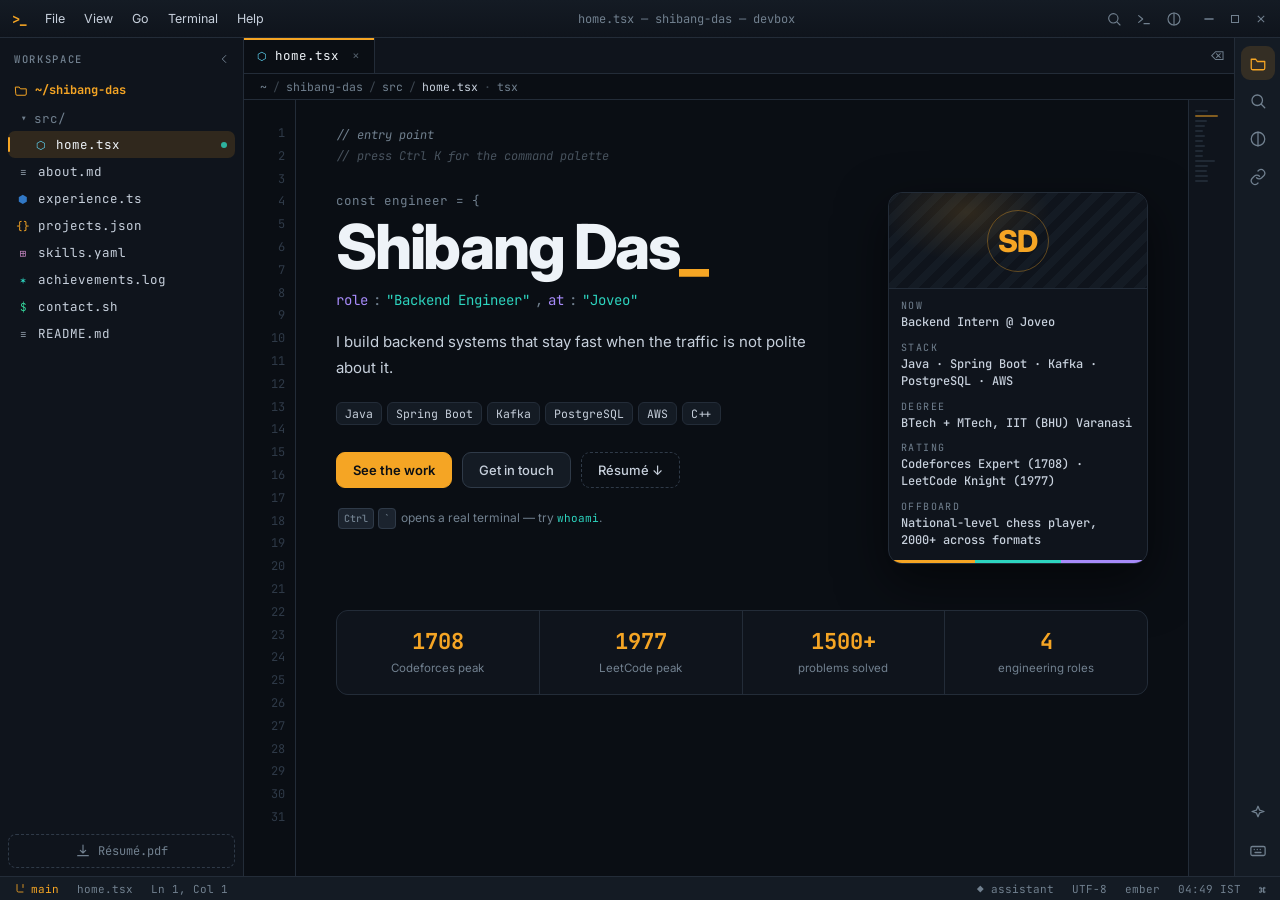
==== index.html @ 711a5065 "Initial commit: VS Code style portfolio" ====
<!DOCTYPE html>
<html lang="en" data-theme="ember">
<head>
<meta charset="UTF-8" />
<meta name="viewport" content="width=device-width, initial-scale=1.0, viewport-fit=cover" />
<title>Shibang Das — Backend Engineer</title>
<meta name="description" content="Shibang Das · Backend Engineer @ Joveo · Java / Spring Boot · Distributed Systems · Competitive Programmer (Codeforces Expert)" />
<meta property="og:title" content="Shibang Das — Backend Engineer" />
<meta property="og:description" content="Backend Engineer @ Joveo · Java, Spring Boot, Kafka, PostgreSQL · Codeforces Expert" />
<meta property="og:type" content="website" />
<link rel="icon" href="data:image/svg+xml,<svg xmlns='http://www.w3.org/2000/svg' viewBox='0 0 100 100'><rect width='100' height='100' rx='22' fill='%230d1117'/><text y='72' x='50' text-anchor='middle' font-size='58' font-family='monospace' fill='%23f5a524'>&gt;_</text></svg>" />
<link rel="preconnect" href="https://fonts.googleapis.com">
<link rel="preconnect" href="https://fonts.gstatic.com" crossorigin>
<link href="https://fonts.googleapis.com/css2?family=JetBrains+Mono:ital,wght@0,400;0,500;0,700;1,400&family=Inter:wght@400;500;600;800&family=Press+Start+2P&display=swap" rel="stylesheet">
<link rel="stylesheet" href="assets/style.css" />
</head>
<body>

<div id="boot" class="boot">
  <pre id="bootLog" class="boot-log"></pre>
</div>

<div class="workbench" id="workbench">

  <!-- ══ TITLE BAR ══ -->
  <header class="titlebar" id="titlebar">
    <div class="tb-left">
      <span class="tb-logo">&gt;_</span>
      <nav class="menubar" id="menubar"></nav>
      <button class="icon-btn only-compact" id="compactMenuBtn" title="Menu" aria-label="Open menu">
        <svg viewBox="0 0 24 24" class="i"><path d="M3 6h18M3 12h18M3 18h18"/></svg>
      </button>
    </div>
    <div class="tb-title" id="tbTitle">shibang-das — devbox</div>
    <div class="tb-right">
      <button class="icon-btn" data-action="palette" title="Command palette (Ctrl+K)" aria-label="Command palette">
        <svg viewBox="0 0 24 24" class="i"><circle cx="11" cy="11" r="7"/><path d="m21 21-4.3-4.3"/></svg>
      </button>
      <button class="icon-btn" data-action="toggleTerminal" title="Terminal (Ctrl+`)" aria-label="Toggle terminal">
        <svg viewBox="0 0 24 24" class="i"><path d="M4 17l6-5-6-5M12 19h8"/></svg>
      </button>
      <button class="icon-btn" data-action="cycleTheme" title="Cycle theme (Ctrl+Shift+T)" aria-label="Cycle theme">
        <svg viewBox="0 0 24 24" class="i"><circle cx="12" cy="12" r="9"/><path d="M12 3v18"/></svg>
      </button>
      <span class="win-ctl"><i class="wc wc-min"></i><i class="wc wc-max"></i><i class="wc wc-close"></i></span>
    </div>
  </header>

  <!-- ══ BODY GRID ══ -->
  <div class="body-grid" id="bodyGrid">

    <!-- SIDEBAR -->
    <aside class="sidebar" id="sidebar">
      <div class="side-head">
        <span id="sidePanelTitle">workspace</span>
        <button class="icon-btn xs" id="sideCollapse" title="Hide sidebar (Ctrl+B)" aria-label="Hide sidebar">
          <svg viewBox="0 0 24 24" class="i"><path d="M15 6l-6 6 6 6"/></svg>
        </button>
      </div>

      <section class="side-panel" data-panel="explorer">
        <div class="tree-root">
          <div class="tree-rootline"><svg viewBox="0 0 24 24" class="i"><path d="M3 7h6l2 3h10v9a2 2 0 0 1-2 2H5a2 2 0 0 1-2-2z"/></svg><b>~/shibang-das</b></div>
          <div id="fileTree" class="tree"></div>
        </div>
        <div class="side-foot">
          <a class="ghost-btn" href="#" id="sideResume">
            <svg viewBox="0 0 24 24" class="i"><path d="M12 3v12m0 0l4-4m-4 4l-4-4M4 19h16"/></svg> Résumé.pdf
          </a>
        </div>
      </section>

      <section class="side-panel hidden" data-panel="search">
        <div class="search-box">
          <input id="sideSearch" type="text" placeholder="search the workspace…" spellcheck="false" autocomplete="off" />
        </div>
        <div id="searchResults" class="search-results"></div>
      </section>

      <section class="side-panel hidden" data-panel="themes">
        <p class="panel-note">Colour scheme is stored locally in your browser.</p>
        <div id="themeList" class="theme-list"></div>
        <div class="panel-sep"></div>
        <p class="panel-note">Editor zoom</p>
        <div class="zoom-row">
          <button class="ghost-btn sm" data-action="zoomOut">−</button>
          <span id="zoomVal" class="zoom-val">100%</span>
          <button class="ghost-btn sm" data-action="zoomIn">+</button>
          <button class="ghost-btn sm" data-action="zoomReset">reset</button>
        </div>
      </section>

      <section class="side-panel hidden" data-panel="links">
        <div id="linkList" class="link-list"></div>
      </section>

      <div class="side-resizer" id="sideResizer" title="Drag to resize"></div>
    </aside>

    <!-- EDITOR COLUMN -->
    <main class="editor-col">
      <div class="tabbar" id="tabbar" role="tablist"></div>
      <div class="breadcrumb" id="breadcrumb"></div>

      <div class="editor-shell">
        <div class="gutter" id="gutter" aria-hidden="true"></div>
        <div class="editor-scroll" id="editorScroll" tabindex="0">
          <div class="editor-inner" id="editor"></div>
        </div>
        <div class="minimap" id="minimap" aria-hidden="true"></div>
      </div>

      <!-- TERMINAL -->
      <section class="terminal collapsed" id="terminal">
        <div class="term-resizer" id="termResizer"></div>
        <div class="term-head">
          <div class="term-tabs">
            <button class="term-tab active">TERMINAL</button>
            <button class="term-tab" data-termtab="output">OUTPUT</button>
            <button class="term-tab" data-termtab="problems">PROBLEMS <i class="badge">0</i></button>
          </div>
          <div class="term-actions">
            <button class="icon-btn xs" data-action="clearTerminal" title="Clear (Ctrl+L)" aria-label="Clear terminal">
              <svg viewBox="0 0 24 24" class="i"><path d="M4 7h16M9 7V5h6v2M7 7l1 13h8l1-13"/></svg>
            </button>
            <button class="icon-btn xs" data-action="toggleTerminal" title="Close panel" aria-label="Close terminal">
              <svg viewBox="0 0 24 24" class="i"><path d="M6 6l12 12M18 6L6 18"/></svg>
            </button>
          </div>
        </div>
        <div class="term-body" id="termBody">
          <div id="termOut" class="term-out"></div>
          <div class="term-inputline" id="termInputLine">
            <span class="term-prompt"><b>shibang</b>@devbox<i>:~$</i></span>
            <input id="termInput" spellcheck="false" autocomplete="off" autocapitalize="off" aria-label="Terminal input" />
          </div>
        </div>
      </section>
    </main>

    <!-- ACTIVITY RAIL (right side — deliberately mirrored) -->
    <nav class="rail" id="rail" aria-label="Panels"></nav>
  </div>

  <!-- ══ STATUS BAR ══ -->
  <footer class="statusbar" id="statusbar">
    <button class="st-item accent" data-action="palette">
      <svg viewBox="0 0 24 24" class="i"><path d="M6 3v12a3 3 0 0 0 3 3h9M18 3v6"/></svg> main
    </button>
    <span class="st-item" id="stFile">home.tsx</span>
    <span class="st-item hide-sm" id="stCursor">Ln 1, Col 1</span>
    <span class="st-spacer"></span>
    <button class="st-item hide-sm" data-action="assistant" id="stAssistant">◆ assistant</button>
    <span class="st-item hide-sm">UTF-8</span>
    <button class="st-item hide-sm" data-action="themes" id="stTheme">ember</button>
    <span class="st-item" id="stClock">--:--</span>
    <button class="st-item" data-action="shortcuts" title="Keyboard shortcuts">⌘</button>
  </footer>
</div>

<!-- ══ COMMAND PALETTE ══ -->
<div class="overlay hidden" id="paletteOverlay">
  <div class="palette" role="dialog" aria-label="Command palette">
    <div class="pal-input-row">
      <span class="pal-sigil" id="palSigil">›</span>
      <input id="palInput" placeholder="Type a file name, or &gt; for commands…" spellcheck="false" autocomplete="off" />
      <kbd>esc</kbd>
    </div>
    <div class="pal-list" id="palList"></div>
    <div class="pal-foot"><kbd>↑↓</kbd> navigate <kbd>↵</kbd> open <kbd>&gt;</kbd> commands</div>
  </div>
</div>

<!-- ══ SHORTCUTS ══ -->
<div class="overlay hidden" id="shortcutsOverlay">
  <div class="sheet" role="dialog" aria-label="Keyboard shortcuts">
    <div class="sheet-head"><h3>Keyboard shortcuts</h3><button class="icon-btn xs" data-close-overlay aria-label="Close">✕</button></div>
    <div class="sheet-body" id="shortcutList"></div>
  </div>
</div>

<!-- ══ ASSISTANT ══ -->
<aside class="assistant hidden" id="assistant" aria-label="Assistant">
  <div class="as-head">
    <div class="as-head-l">
      <span class="as-orb"></span>
      <div><b>devbox assistant</b><small id="asQuota">10 queries left</small></div>
    </div>
    <div class="as-head-r">
      <button class="icon-btn xs" id="asPlayGame" title="Play Knight Run" aria-label="Play Knight Run">
        <svg viewBox="0 0 24 24" class="i"><rect x="2" y="7" width="20" height="10" rx="5"/><path d="M7 10v4M5 12h4"/><circle cx="15" cy="11" r="1"/><circle cx="18" cy="13" r="1"/></svg>
      </button>
      <button class="icon-btn xs" id="asReset" title="New chat" aria-label="New chat">
        <svg viewBox="0 0 24 24" class="i"><path d="M4 4v6h6M20 20v-6h-6"/><path d="M20 10a8 8 0 0 0-14-4M4 14a8 8 0 0 0 14 4"/></svg>
      </button>
      <button class="icon-btn xs" data-action="assistant" title="Close" aria-label="Close assistant">✕</button>
    </div>
  </div>
  <div class="as-body" id="asBody"></div>
  <div class="as-game hidden" id="asGame">
    <div class="game-hud">
      <span id="gScore">SCORE 0</span>
      <button class="game-back hidden" id="gBack" title="Back to chat">← CHAT</button>
      <span id="gBest">BEST 0</span>
    </div>
    <canvas id="gCanvas" width="520" height="170"></canvas>
    <p class="game-hint" id="gHint">CLICK / SPACE TO JUMP · REACH 30 FOR +5 QUERIES</p>
  </div>
  <div class="as-input">
    <textarea id="asInput" rows="1" placeholder="Ask about my work, stack, or ratings…" spellcheck="false"></textarea>
    <button id="asSend" class="send-btn" aria-label="Send">
      <svg viewBox="0 0 24 24" class="i"><path d="M3 20l18-8L3 4l3 8z"/></svg>
    </button>
  </div>
  <p class="as-disclaimer">Runs fully offline — answers are drawn from a local index of my résumé.</p>
</aside>

<div class="toasts" id="toasts"></div>
<div class="menu-pop hidden" id="menuPop"></div>

<script src="assets/data.js"></script>
<script src="assets/views.js"></script>
<script src="assets/game.js"></script>
<script src="assets/assistant.js"></script>
<script src="assets/terminal.js"></script>
<script src="assets/app.js"></script>
</body>
</html>
---- assets/style.css ----
/* ═══════════════════════════════════════════════════════════════
   devbox — workbench portfolio
   Identity notes: right-hand activity rail, floating rounded panes,
   amber/teal on deep slate, Windows-style window buttons.
   ═══════════════════════════════════════════════════════════════ */

/* ── themes ─────────────────────────────────────────────────── */
:root,
[data-theme='ember'] {
  --bg:        #0a0e14;
  --bg2:       #0f141c;
  --bg3:       #141b24;
  --bg4:       #1b232e;
  --panel:     #0f141c;
  --border:    #232c38;
  --border2:   #2f3a48;
  --text:      #c7d0dc;
  --bright:    #eef3f8;
  --dim:       #71808f;
  --acc:       #f5a524;
  --acc2:      #2dd4bf;
  --acc3:      #a78bfa;
  --red:       #f87171;
  --green:     #4ade80;
  --blue:      #60a5fa;
  --sel:       rgba(245,165,36,.14);
  --shadow:    0 18px 50px rgba(0,0,0,.55);
}
[data-theme='ice'] {
  --bg:#080d16; --bg2:#0c1424; --bg3:#111c30; --bg4:#17253c; --panel:#0c1424;
  --border:#1d2b44; --border2:#2b3d5c; --text:#c2d0e4; --bright:#eaf1fb; --dim:#6b7f9c;
  --acc:#60a5fa; --acc2:#a78bfa; --acc3:#22d3ee; --red:#fb7185; --green:#34d399; --blue:#60a5fa;
  --sel:rgba(96,165,250,.16); --shadow:0 18px 50px rgba(0,0,0,.6);
}
[data-theme='moss'] {
  --bg:#080f0b; --bg2:#0c1611; --bg3:#111e17; --bg4:#17281e; --panel:#0c1611;
  --border:#1c2f24; --border2:#2a4234; --text:#bdd3c4; --bright:#e9f6ee; --dim:#6a8574;
  --acc:#7ee787; --acc2:#e3b341; --acc3:#56d4dd; --red:#f0776c; --green:#7ee787; --blue:#79c0ff;
  --sel:rgba(126,231,135,.14); --shadow:0 18px 50px rgba(0,0,0,.6);
}
[data-theme='plum'] {
  --bg:#100b18; --bg2:#171021; --bg3:#1e152b; --bg4:#281c39; --panel:#171021;
  --border:#2c2040; --border2:#3d2d57; --text:#cec3dd; --bright:#f3ecfb; --dim:#8477a0;
  --acc:#d8a0ff; --acc2:#78dce8; --acc3:#ffb86c; --red:#ff6188; --green:#a9dc76; --blue:#78dce8;
  --sel:rgba(216,160,255,.16); --shadow:0 18px 50px rgba(0,0,0,.6);
}
[data-theme='paper'] {
  --bg:#efeade; --bg2:#f6f2e9; --bg3:#e9e3d5; --bg4:#ded7c6; --panel:#f6f2e9;
  --border:#d5cdb9; --border2:#bfb59d; --text:#3b3730; --bright:#1c1a16; --dim:#7d7566;
  --acc:#b45309; --acc2:#0f766e; --acc3:#6d28d9; --red:#b91c1c; --green:#15803d; --blue:#1d4ed8;
  --sel:rgba(180,83,9,.14); --shadow:0 14px 40px rgba(80,70,50,.2);
}
[data-theme='mono'] {
  --bg:#0b0b0b; --bg2:#111; --bg3:#171717; --bg4:#1f1f1f; --panel:#111;
  --border:#262626; --border2:#383838; --text:#c9c9c9; --bright:#f2f2f2; --dim:#7a7a7a;
  --acc:#e8e8e8; --acc2:#9a9a9a; --acc3:#c0c0c0; --red:#d4d4d4; --green:#cfcfcf; --blue:#bcbcbc;
  --sel:rgba(255,255,255,.1); --shadow:0 18px 50px rgba(0,0,0,.7);
}

/* ── reset ──────────────────────────────────────────────────── */
*, *::before, *::after { box-sizing: border-box; }
html, body { height: 100%; }
body {
  margin: 0;
  background: var(--bg);
  color: var(--text);
  font: 400 14px/1.6 'Inter', system-ui, sans-serif;
  overflow: hidden;
  -webkit-font-smoothing: antialiased;
}
button, input, textarea { font: inherit; color: inherit; }
button { background: none; border: 0; cursor: pointer; }
a { color: var(--acc2); text-decoration: none; }
a:hover { text-decoration: underline; }
.hidden { display: none !important; }
.i { width: 16px; height: 16px; fill: none; stroke: currentColor; stroke-width: 1.7; stroke-linecap: round; stroke-linejoin: round; flex: none; }
kbd {
  font: 500 10px/1 'JetBrains Mono', monospace; padding: 3px 5px; border-radius: 4px;
  background: var(--bg4); border: 1px solid var(--border2); color: var(--dim); margin: 0 2px;
}
code { font-family: 'JetBrains Mono', monospace; font-size: .92em; color: var(--acc2); }
.thin::-webkit-scrollbar, .editor-scroll::-webkit-scrollbar, .term-out::-webkit-scrollbar,
.as-body::-webkit-scrollbar, .side-panel::-webkit-scrollbar, .pal-list::-webkit-scrollbar { width: 9px; height: 9px; }
::-webkit-scrollbar { width: 9px; height: 9px; }
::-webkit-scrollbar-track { background: transparent; }
::-webkit-scrollbar-thumb { background: var(--border2); border-radius: 9px; border: 2px solid transparent; background-clip: content-box; }
::-webkit-scrollbar-thumb:hover { background: var(--dim); background-clip: content-box; }

/* ── boot splash ────────────────────────────────────────────── */
.boot {
  position: fixed; inset: 0; z-index: 999; background: var(--bg);
  display: flex; align-items: center; justify-content: center;
  transition: opacity .45s ease;
}
.boot.gone { opacity: 0; pointer-events: none; }
.boot-log {
  font: 400 12px/1.9 'JetBrains Mono', monospace; color: var(--dim);
  margin: 0; white-space: pre; max-width: 90vw;
}
.boot-log b { color: var(--acc); }
.boot-log i { color: var(--acc2); font-style: normal; }

/* ── workbench frame ────────────────────────────────────────── */
.workbench {
  height: 100dvh; display: grid;
  grid-template-rows: 38px 1fr 24px;
  background: var(--bg);
}

/* title bar */
.titlebar {
  display: flex; align-items: center; gap: 10px; padding: 0 6px 0 12px;
  background: linear-gradient(180deg, var(--bg3), var(--bg2));
  border-bottom: 1px solid var(--border); user-select: none;
}
.tb-left, .tb-right { display: flex; align-items: center; gap: 2px; }
.tb-logo { font: 700 14px 'JetBrains Mono', monospace; color: var(--acc); margin-right: 8px; letter-spacing: -1px; }
.menubar { display: flex; gap: 1px; }
.menubar button {
  padding: 4px 9px; font-size: 12.5px; color: var(--text); border-radius: 5px;
  transition: background .12s, color .12s;
}
.menubar button:hover, .menubar button.on { background: var(--bg4); color: var(--bright); }
.tb-title {
  flex: 1; text-align: center; font: 400 12px 'JetBrains Mono', monospace;
  color: var(--dim); white-space: nowrap; overflow: hidden; text-overflow: ellipsis;
}
.icon-btn {
  width: 28px; height: 26px; display: inline-flex; align-items: center; justify-content: center;
  border-radius: 6px; color: var(--dim); transition: background .12s, color .12s;
}
.icon-btn:hover { background: var(--bg4); color: var(--bright); }
.icon-btn.xs { width: 22px; height: 22px; font-size: 12px; }
.icon-btn.xs .i { width: 14px; height: 14px; }
.icon-btn.active { color: var(--acc); background: var(--sel); }
.win-ctl { display: flex; gap: 0; margin-left: 6px; }
.wc { width: 26px; height: 26px; display: inline-block; position: relative; border-radius: 5px; cursor: default; }
.wc::before, .wc::after {
  content: ''; position: absolute; left: 50%; top: 50%; width: 9px; height: 1px;
  background: var(--dim); transform: translate(-50%, -50%);
}
.wc-max::before { height: 8px; width: 8px; background: none; border: 1px solid var(--dim); }
.wc-max::after { display: none; }
.wc-close::before { transform: translate(-50%, -50%) rotate(45deg); }
.wc-close::after { transform: translate(-50%, -50%) rotate(-45deg); }
.wc:hover { background: var(--bg4); }
.wc-close:hover { background: #c0392b; }
.wc-close:hover::before, .wc-close:hover::after { background: #fff; }
.only-compact { display: none; }

/* ── body grid: sidebar | editor | right rail ───────────────── */
.body-grid {
  display: grid;
  grid-template-columns: var(--side-w, 244px) 1fr 46px;
  min-height: 0; overflow: hidden;
}
.body-grid.side-off { grid-template-columns: 0 1fr 46px; }
.body-grid.side-off .sidebar { display: none; }

/* Pin explicit tracks: once .sidebar becomes position:fixed on mobile it drops
   out of grid auto-placement, which would otherwise shift editor-col/rail left. */
.sidebar    { grid-column: 1; }
.editor-col { grid-column: 2; }
.rail       { grid-column: 3; }

/* sidebar */
.sidebar {
  position: relative; display: flex; flex-direction: column; min-width: 0;
  background: var(--bg2); border-right: 1px solid var(--border);
}
.side-head {
  display: flex; align-items: center; justify-content: space-between;
  padding: 10px 8px 8px 14px; font: 500 10.5px 'JetBrains Mono', monospace;
  letter-spacing: .16em; text-transform: uppercase; color: var(--dim);
}
.side-panel { flex: 1; overflow-y: auto; padding: 0 8px 8px; min-height: 0; display: flex; flex-direction: column; }
.side-resizer { position: absolute; top: 0; right: -3px; bottom: 0; width: 6px; cursor: col-resize; z-index: 5; }
.side-resizer:hover { background: var(--acc); opacity: .45; }
.panel-note { font-size: 11.5px; color: var(--dim); margin: 4px 6px 10px; line-height: 1.5; }
.panel-sep { height: 1px; background: var(--border); margin: 12px 6px; }

.tree-rootline {
  display: flex; align-items: center; gap: 7px; padding: 4px 6px 8px;
  font: 500 12px 'JetBrains Mono', monospace; color: var(--acc);
}
.tree-rootline .i { width: 14px; height: 14px; }
.tree-dir {
  display: flex; align-items: center; gap: 6px; padding: 4px 6px 4px 12px;
  font: 400 12.5px 'JetBrains Mono', monospace; color: var(--dim); cursor: pointer; border-radius: 6px;
}
.tree-dir:hover { color: var(--text); }
.tree-dir .caret { transition: transform .15s; display: inline-block; }
.tree-dir.closed .caret { transform: rotate(-90deg); }
.tree-file {
  display: flex; align-items: center; gap: 8px; width: 100%; text-align: left;
  padding: 5px 8px; border-radius: 7px; font: 400 12.5px 'JetBrains Mono', monospace;
  color: var(--text); transition: background .12s, color .12s; position: relative;
}
.tree-file.nested { padding-left: 26px; }
.tree-file:hover { background: var(--bg3); }
.tree-file.active { background: var(--sel); color: var(--bright); }
.tree-file.active::before {
  content: ''; position: absolute; left: 0; top: 6px; bottom: 6px; width: 2px;
  border-radius: 2px; background: var(--acc);
}
.tree-file .fico { font-size: 11px; width: 14px; text-align: center; flex: none; }
.tree-file .dot { margin-left: auto; width: 6px; height: 6px; border-radius: 50%; background: var(--acc2); opacity: .8; }
.side-foot { margin-top: auto; padding-top: 10px; }

.ghost-btn {
  display: inline-flex; align-items: center; gap: 7px; justify-content: center;
  width: 100%; padding: 8px 10px; border: 1px dashed var(--border2); border-radius: 8px;
  font: 400 12px 'JetBrains Mono', monospace; color: var(--dim);
  transition: border-color .15s, color .15s, background .15s;
}
.ghost-btn:hover { border-color: var(--acc); color: var(--acc); background: var(--sel); text-decoration: none; }
.ghost-btn.sm { width: auto; padding: 5px 10px; font-size: 11.5px; }

.search-box { padding: 2px 4px 10px; }
.search-box input, .cf-row input, .cf-row textarea, .pal-input-row input, #termInput, #asInput {
  width: 100%; background: var(--bg3); border: 1px solid var(--border);
  border-radius: 8px; padding: 8px 10px; color: var(--bright);
  font: 400 12.5px 'JetBrains Mono', monospace; outline: none;
  transition: border-color .15s, box-shadow .15s;
}
.search-box input:focus, .cf-row input:focus, .cf-row textarea:focus {
  border-color: var(--acc); box-shadow: 0 0 0 3px var(--sel);
}
.search-results { display: flex; flex-direction: column; gap: 2px; }
.sr {
  text-align: left; padding: 7px 9px; border-radius: 7px; font-size: 12px; color: var(--text);
}
.sr:hover { background: var(--bg3); }
.sr b { color: var(--acc); font: 500 11.5px 'JetBrains Mono', monospace; display: block; margin-bottom: 2px; }
.sr span { color: var(--dim); font-size: 11.5px; }
.sr mark { background: var(--sel); color: var(--acc); }

.theme-list { display: flex; flex-direction: column; gap: 4px; }
.theme-opt {
  display: flex; align-items: center; gap: 9px; width: 100%; text-align: left;
  padding: 8px 10px; border-radius: 8px; font-size: 12.5px; color: var(--text);
  border: 1px solid transparent; transition: background .12s, border-color .12s;
}
.theme-opt:hover { background: var(--bg3); }
.theme-opt.active { border-color: var(--acc); background: var(--sel); color: var(--bright); }
.tsw { display: flex; border-radius: 4px; overflow: hidden; border: 1px solid var(--border2); flex: none; }
.tsw i { width: 10px; height: 16px; display: block; }
.zoom-row { display: flex; align-items: center; gap: 6px; padding: 0 4px; }
.zoom-val { font: 500 11.5px 'JetBrains Mono', monospace; color: var(--dim); min-width: 42px; text-align: center; }

.link-list { display: flex; flex-direction: column; gap: 6px; }

/* right activity rail */
.rail {
  background: var(--bg3); border-left: 1px solid var(--border);
  display: flex; flex-direction: column; align-items: center; gap: 4px; padding: 8px 0;
}
.rail button {
  width: 34px; height: 34px; border-radius: 9px; display: flex; align-items: center; justify-content: center;
  color: var(--dim); position: relative; transition: color .14s, background .14s;
}
.rail button:hover { color: var(--bright); background: var(--bg4); }
.rail button.active { color: var(--acc); background: var(--sel); }
.rail button.active::after {
  content: ''; position: absolute; right: -8px; top: 8px; bottom: 8px; width: 2px;
  border-radius: 2px; background: var(--acc);
}
.rail .spacer { margin-top: auto; }
.rail .i { width: 18px; height: 18px; }

/* ── editor column ──────────────────────────────────────────── */
.editor-col { display: flex; flex-direction: column; min-width: 0; min-height: 0; background: var(--bg); }

.tabbar {
  display: flex; align-items: stretch; gap: 1px; background: var(--bg2);
  border-bottom: 1px solid var(--border); overflow-x: auto; overflow-y: hidden;
  scrollbar-width: none; min-height: 36px;
}
.tabbar::-webkit-scrollbar { height: 0; }
.tab {
  display: flex; align-items: center; gap: 8px; padding: 0 10px 0 13px;
  font: 400 12.5px 'JetBrains Mono', monospace; color: var(--dim);
  background: var(--bg2); border-right: 1px solid var(--border); position: relative;
  white-space: nowrap; transition: color .12s, background .12s;
}
.tab:hover { color: var(--text); background: var(--bg3); }
.tab.active { background: var(--bg); color: var(--bright); }
/* accent bar on TOP of the active tab (their build underlines instead) */
.tab.active::before {
  content: ''; position: absolute; top: 0; left: 0; right: 0; height: 2px; background: var(--acc);
}
.tab .fico { font-size: 11px; }
.tab .x {
  width: 17px; height: 17px; border-radius: 4px; display: flex; align-items: center; justify-content: center;
  font-size: 13px; line-height: 1; opacity: 0; color: var(--dim);
}
.tab:hover .x, .tab.active .x { opacity: .7; }
.tab .x:hover { background: var(--bg4); color: var(--red); opacity: 1; }
.tabbar-actions { margin-left: auto; display: flex; align-items: center; padding: 0 6px; position: sticky; right: 0; background: var(--bg2); }

.breadcrumb {
  display: flex; align-items: center; gap: 6px; padding: 5px 16px;
  font: 400 11.5px 'JetBrains Mono', monospace; color: var(--dim);
  border-bottom: 1px solid var(--border); background: var(--bg);
}
.breadcrumb span.sep { opacity: .5; }
.breadcrumb b { color: var(--text); font-weight: 400; }

.editor-shell { flex: 1; display: flex; min-height: 0; position: relative; }
.gutter {
  width: 52px; flex: none; padding: 22px 10px 40px 0; text-align: right; overflow: hidden;
  font: 400 12px/1.9 'JetBrains Mono', monospace; color: var(--border2);
  background: var(--bg); border-right: 1px solid var(--border); user-select: none;
  white-space: pre;
}
.editor-scroll { flex: 1; overflow-y: auto; overflow-x: hidden; outline: none; scroll-behavior: smooth; }
.editor-inner {
  max-width: 980px; margin: 0 auto; padding: 26px 40px 90px;
  font-size: calc(14px * var(--zoom, 1));
}
.minimap {
  width: 46px; flex: none; background: var(--bg2); border-left: 1px solid var(--border);
  padding: 10px 6px; display: flex; flex-direction: column; gap: 3px; overflow: hidden;
}
.minimap i { display: block; height: 2px; border-radius: 2px; background: var(--border2); opacity: .55; }
.minimap i.hi { background: var(--acc); opacity: .5; }

/* ── editor typography / shared blocks ──────────────────────── */
.cmt { color: var(--dim); font-family: 'JetBrains Mono', monospace; font-style: italic; }
.cmt.dim { opacity: .6; }
.kw  { color: var(--acc3); font-family: 'JetBrains Mono', monospace; }
.str { color: var(--acc2); font-family: 'JetBrains Mono', monospace; }
.pun { color: var(--dim); font-family: 'JetBrains Mono', monospace; }
.yml-key { color: var(--acc); font-family: 'JetBrains Mono', monospace; }
.v-banner { display: flex; flex-direction: column; gap: 2px; margin-bottom: 26px; font-size: 12px; }
.muted-note { color: var(--dim); font-size: 12px; }
.period {
  font: 400 11.5px 'JetBrains Mono', monospace; color: var(--dim);
  background: var(--bg3); border: 1px solid var(--border); border-radius: 999px; padding: 3px 10px; white-space: nowrap;
}
.chip {
  display: inline-block; font: 400 11.5px 'JetBrains Mono', monospace; color: var(--text);
  background: var(--bg3); border: 1px solid var(--border); border-radius: 6px;
  padding: 3px 8px; margin: 0 5px 5px 0; transition: border-color .15s, color .15s, transform .15s;
}
.chip:hover { border-color: var(--acc); color: var(--acc); transform: translateY(-1px); }
.chips { display: flex; flex-wrap: wrap; }
.btn {
  display: inline-flex; align-items: center; gap: 7px; padding: 9px 16px; border-radius: 9px;
  font: 500 13px 'Inter', sans-serif; border: 1px solid var(--border2); color: var(--text);
  background: var(--bg3); transition: transform .14s, border-color .14s, background .14s, color .14s;
}
.btn:hover { transform: translateY(-1px); border-color: var(--acc); color: var(--bright); }
.btn.primary { background: var(--acc); border-color: var(--acc); color: #0a0e14; font-weight: 600; }
[data-theme='paper'] .btn.primary { color: #fff; }
.btn.primary:hover { filter: brightness(1.08); color: #0a0e14; }
[data-theme='paper'] .btn.primary:hover { color: #fff; }
.btn.ghost { background: transparent; border-style: dashed; }
.sub-h { margin: 42px 0 16px; font: 600 15px 'Inter', sans-serif; color: var(--bright); }

/* ── home ───────────────────────────────────────────────────── */
.hero { display: grid; grid-template-columns: 1fr 260px; gap: 42px; align-items: start; }
.hero-kicker { font: 400 12.5px 'JetBrains Mono', monospace; color: var(--dim); margin: 0 0 6px; }
.hero-name {
  margin: 0 0 10px; font: 800 clamp(34px, 5.6vw, 62px)/1.02 'Inter', sans-serif;
  color: var(--bright); letter-spacing: -.035em;
}
.hero-name::after { content: '_'; color: var(--acc); animation: blink 1.15s steps(2) infinite; }
@keyframes blink { 50% { opacity: 0; } }
.hero-role { margin: 0 0 18px; font-size: 14px; display: flex; flex-wrap: wrap; gap: 5px; }
.hero-blurb { margin: 0 0 20px; max-width: 58ch; color: var(--text); font-size: 15px; line-height: 1.75; }
.hero-tags { margin-bottom: 22px; display: flex; flex-wrap: wrap; }
.hero-actions { display: flex; flex-wrap: wrap; gap: 10px; margin-bottom: 20px; }
.hero-hint { font-size: 12px; color: var(--dim); margin: 0; }

.id-card {
  border: 1px solid var(--border); border-radius: 14px; background: var(--bg2);
  overflow: hidden; box-shadow: var(--shadow);
}
.id-face {
  height: 96px; display: flex; align-items: center; justify-content: center; position: relative;
  background:
    radial-gradient(120px 70px at 30% 20%, var(--sel), transparent 70%),
    repeating-linear-gradient(135deg, var(--bg3) 0 8px, var(--bg2) 8px 16px);
  border-bottom: 1px solid var(--border);
}
.id-initials { font: 800 30px 'Inter', sans-serif; color: var(--acc); letter-spacing: -.03em; }
.id-pulse {
  position: absolute; width: 62px; height: 62px; border-radius: 50%;
  border: 1px solid var(--acc); opacity: .35; animation: pulse 2.8s ease-out infinite;
}
@keyframes pulse { 0% { transform: scale(.8); opacity: .5; } 100% { transform: scale(1.55); opacity: 0; } }
.id-rows { padding: 10px 12px; display: flex; flex-direction: column; gap: 9px; }
.id-row { display: flex; flex-direction: column; gap: 2px; }
.id-row span { font: 400 10px 'JetBrains Mono', monospace; letter-spacing: .14em; text-transform: uppercase; color: var(--dim); }
.id-row b { font: 500 12px 'JetBrains Mono', monospace; color: var(--text); line-height: 1.45; }
.id-strip { display: flex; height: 3px; }
.id-strip span { flex: 1; }
.id-strip span:nth-child(1) { background: var(--acc); }
.id-strip span:nth-child(2) { background: var(--acc2); }
.id-strip span:nth-child(3) { background: var(--acc3); }

.stat-strip {
  display: grid; grid-template-columns: repeat(4, 1fr); gap: 1px; margin-top: 46px;
  background: var(--border); border: 1px solid var(--border); border-radius: 12px; overflow: hidden;
}
.stat { background: var(--bg2); padding: 16px 14px; text-align: center; }
.stat b { display: block; font: 700 22px 'JetBrains Mono', monospace; color: var(--acc); }
.stat span { font-size: 11.5px; color: var(--dim); }

/* ── markdown views ─────────────────────────────────────────── */
.md { max-width: 72ch; }
.md h1 { font: 700 26px 'Inter', sans-serif; color: var(--bright); margin: 0 0 18px; letter-spacing: -.02em; }
.md h1::first-letter, .md h2::first-letter { color: var(--acc); }
.md h2 { font: 600 17px 'Inter', sans-serif; color: var(--bright); margin: 34px 0 12px; }
.md p { margin: 0 0 14px; line-height: 1.8; }
.md-list { margin: 0 0 14px; padding-left: 0; list-style: none; }
.md-list li { position: relative; padding-left: 22px; margin-bottom: 10px; line-height: 1.75; }
.md-list li::before { content: '▸'; position: absolute; left: 4px; color: var(--acc); }
.md blockquote {
  margin: 26px 0 0; padding: 14px 18px; border-left: 2px solid var(--acc);
  background: var(--bg2); border-radius: 0 10px 10px 0; color: var(--text); font-size: 13.5px;
}
.md b { color: var(--bright); }
.edu-card {
  display: flex; align-items: center; justify-content: space-between; gap: 16px;
  padding: 16px 18px; border: 1px solid var(--border); border-radius: 12px; background: var(--bg2);
}
.edu-l { display: flex; flex-direction: column; gap: 3px; }
.edu-l b { color: var(--bright); font-size: 14.5px; }
.edu-l span { font-size: 13px; }
.edu-l small { color: var(--dim); font-size: 12px; }
.code {
  background: var(--bg2); border: 1px solid var(--border); border-radius: 10px;
  padding: 14px 16px; font: 400 12.5px/1.75 'JetBrains Mono', monospace;
  color: var(--text); overflow-x: auto; margin: 0 0 14px;
}

/* ── timeline ───────────────────────────────────────────────── */
.timeline { position: relative; padding-left: 26px; }
.timeline::before { content: ''; position: absolute; left: 5px; top: 8px; bottom: 8px; width: 1px; background: var(--border); }
.tl-item {
  position: relative; margin-bottom: 14px; padding: 18px 20px;
  border: 1px solid var(--border); border-radius: 12px; background: var(--bg2);
  transition: border-color .18s, transform .18s;
}
.tl-item:hover { border-color: var(--border2); transform: translateX(2px); }
.tl-node {
  position: absolute; left: -26px; top: 26px; width: 11px; height: 11px; border-radius: 50%;
  background: var(--bg); border: 2px solid var(--border2);
}
.tl-node.live { border-color: var(--acc); background: var(--acc); box-shadow: 0 0 0 4px var(--sel); }
.tl-head { display: flex; align-items: flex-start; justify-content: space-between; gap: 14px; margin-bottom: 4px; }
.tl-head h3 { margin: 0; font: 600 16px 'Inter', sans-serif; color: var(--bright); display: flex; align-items: center; gap: 7px; }
.live-dot { color: var(--green); font-size: 8px; font-style: normal; animation: blink 2s infinite; }
.tl-role { margin: 2px 0 0; font-size: 13px; color: var(--acc); }
.tl-tag { margin: 6px 0 12px; font: 400 11.5px 'JetBrains Mono', monospace; color: var(--dim); }
.tl-points { margin: 0; padding-left: 0; list-style: none; }
.tl-points li { position: relative; padding-left: 18px; margin-bottom: 9px; line-height: 1.72; font-size: 13.5px; }
.tl-points li::before { content: '—'; position: absolute; left: 0; color: var(--border2); }
.tl-points li:last-child { margin-bottom: 0; }

/* ── projects ───────────────────────────────────────────────── */
.proj-grid { display: grid; grid-template-columns: repeat(auto-fit, minmax(290px, 1fr)); gap: 16px; }
.proj {
  border: 1px solid var(--border); border-radius: 14px; background: var(--bg2);
  padding: 20px; position: relative; overflow: hidden; transition: transform .2s, border-color .2s;
}
.proj::before { content: ''; position: absolute; inset: 0 0 auto 0; height: 3px; background: var(--acc, currentColor); background: var(--acc); }
.proj { --acc-line: var(--acc); }
.proj::before { background: var(--acc); }
.proj:hover { transform: translateY(-3px); border-color: var(--border2); }
.proj-top { display: flex; align-items: baseline; justify-content: space-between; gap: 10px; margin-bottom: 12px; }
.proj-top h3 { margin: 0; font: 600 17px 'Inter', sans-serif; color: var(--bright); }
.proj-kind { font: 400 11px 'JetBrains Mono', monospace; color: var(--dim); }
.proj-points { margin: 0 0 14px; padding-left: 0; list-style: none; }
.proj-points li { position: relative; padding-left: 16px; margin-bottom: 8px; font-size: 13.2px; line-height: 1.7; }
.proj-points li::before { content: '·'; position: absolute; left: 4px; color: var(--acc); font-weight: 700; }
.proj-stack { margin-bottom: 12px; display: flex; flex-wrap: wrap; }
.proj-foot { display: flex; gap: 8px; align-items: center; }
.mini-grid { display: grid; grid-template-columns: repeat(auto-fit, minmax(240px, 1fr)); gap: 12px; }
.mini { padding: 14px 16px; border: 1px dashed var(--border2); border-radius: 11px; }
.mini b { display: block; color: var(--bright); font-size: 13.5px; margin-bottom: 5px; }
.mini p { margin: 0; font-size: 12.5px; color: var(--dim); line-height: 1.65; }

/* ── skills ─────────────────────────────────────────────────── */
.skills-wrap { display: grid; grid-template-columns: 1fr 260px; gap: 28px; align-items: start; }
.skill-group { margin-bottom: 20px; }
.skill-group h4 { margin: 0 0 8px; font: 400 13px 'JetBrains Mono', monospace; }
.prof-panel { border: 1px solid var(--border); border-radius: 12px; background: var(--bg2); padding: 18px; }
.prof-panel h4 { margin: 0 0 16px; font: 400 11px 'JetBrains Mono', monospace; letter-spacing: .14em; text-transform: uppercase; color: var(--dim); }
.prof { margin-bottom: 14px; }
.prof-l { display: flex; justify-content: space-between; font-size: 12px; margin-bottom: 5px; }
.prof-l b { font-family: 'JetBrains Mono', monospace; color: var(--dim); font-weight: 400; }
.bar { height: 5px; border-radius: 4px; background: var(--bg4); overflow: hidden; }
.bar i { display: block; height: 100%; border-radius: 4px; transform-origin: left; animation: grow .8s cubic-bezier(.2,.8,.3,1) both; }
@keyframes grow { from { transform: scaleX(0); } }

/* ── achievements log ───────────────────────────────────────── */
.log {
  border: 1px solid var(--border); border-radius: 12px; background: var(--bg2);
  padding: 12px 4px; font-family: 'JetBrains Mono', monospace; font-size: 12.4px; overflow-x: auto;
}
.log-line { display: flex; gap: 12px; align-items: baseline; padding: 6px 14px; white-space: nowrap; }
.log-line:hover { background: var(--bg3); }
.log-time { color: var(--border2); flex: none; }
.log-lvl { flex: none; font-weight: 700; font-size: 10.5px; padding: 1px 6px; border-radius: 4px; }
.log-lvl.ok { color: var(--green); background: color-mix(in srgb, var(--green) 14%, transparent); }
.log-lvl.info { color: var(--blue); background: color-mix(in srgb, var(--blue) 14%, transparent); }
.log-lvl.warn { color: var(--acc); background: var(--sel); }
.log-icon { color: var(--acc2); flex: none; }
.log-msg { color: var(--text); white-space: normal; }
.log-msg b { color: var(--bright); }
.cursor-blk { display: inline-block; width: 7px; height: 13px; background: var(--acc); vertical-align: -2px; animation: blink 1.1s steps(2) infinite; }
.rating-cards { display: grid; grid-template-columns: repeat(auto-fit, minmax(180px, 1fr)); gap: 14px; margin-top: 22px; }
.rating {
  display: flex; flex-direction: column; gap: 3px; padding: 18px;
  border: 1px solid var(--border); border-left: 3px solid var(--acc); border-radius: 10px;
  background: var(--bg2); text-decoration: none; transition: transform .18s, border-color .18s;
}
a.rating:hover { transform: translateY(-2px); text-decoration: none; border-color: var(--border2); border-left-color: var(--acc); }
.rating-plat { font: 400 11px 'JetBrains Mono', monospace; letter-spacing: .12em; text-transform: uppercase; color: var(--dim); }
.rating b { font: 700 26px 'JetBrains Mono', monospace; color: var(--bright); }
.rating-tier { font-size: 12px; color: var(--acc); }

/* ── contact ────────────────────────────────────────────────── */
.contact-wrap { display: grid; grid-template-columns: 1fr 280px; gap: 28px; align-items: start; }
.cform { display: flex; flex-direction: column; gap: 16px; }
.cf-row { display: flex; flex-direction: column; gap: 6px; }
.cf-row label { font-size: 12px; }
.cf-row textarea { resize: vertical; min-height: 120px; line-height: 1.65; }
.cf-foot { display: flex; gap: 10px; flex-wrap: wrap; }
.cf-status { margin: 0; font: 400 12.5px 'JetBrains Mono', monospace; min-height: 18px; }
.cf-status.ok { color: var(--green); }
.cf-status.err { color: var(--red); }
.cchannels { border: 1px solid var(--border); border-radius: 12px; background: var(--bg2); padding: 16px; }
.cchannels h4 { margin: 0 0 12px; font: 400 11px 'JetBrains Mono', monospace; letter-spacing: .14em; text-transform: uppercase; color: var(--dim); }
.cchan {
  display: flex; align-items: center; gap: 11px; padding: 9px 10px; border-radius: 9px;
  color: var(--text); text-decoration: none; transition: background .14s;
}
.cchan:hover { background: var(--bg3); text-decoration: none; }
.cchan-ico {
  width: 28px; height: 28px; flex: none; display: grid; place-items: center; border-radius: 8px;
  background: var(--bg4); color: var(--acc); font: 600 11px 'JetBrains Mono', monospace;
}
.cchan-body { display: flex; flex-direction: column; min-width: 0; }
.cchan-body b { font-size: 12.5px; color: var(--bright); font-weight: 500; }
.cchan-body small { font: 400 11.5px 'JetBrains Mono', monospace; color: var(--dim); overflow: hidden; text-overflow: ellipsis; }
.cchan-arrow { margin-left: auto; color: var(--dim); font-size: 12px; }

/* ── terminal ───────────────────────────────────────────────── */
.terminal {
  position: relative; height: var(--term-h, 240px); flex: none;
  background: var(--bg2); border-top: 1px solid var(--border);
  display: flex; flex-direction: column; min-height: 0;
}
.terminal.collapsed { display: none; }
.term-resizer { position: absolute; top: -3px; left: 0; right: 0; height: 6px; cursor: row-resize; z-index: 5; }
.term-resizer:hover { background: var(--acc); opacity: .4; }
.term-head { display: flex; align-items: center; padding: 4px 8px 0 12px; border-bottom: 1px solid var(--border); }
.term-tabs { display: flex; gap: 2px; }
.term-tab {
  padding: 6px 10px 7px; font: 400 10.5px 'JetBrains Mono', monospace; letter-spacing: .12em;
  color: var(--dim); border-bottom: 2px solid transparent;
}
.term-tab.active { color: var(--bright); border-bottom-color: var(--acc); }
.term-tab:hover { color: var(--text); }
.badge { font-style: normal; background: var(--bg4); border-radius: 8px; padding: 0 5px; font-size: 9.5px; }
.term-actions { margin-left: auto; display: flex; gap: 2px; }
.term-body { flex: 1; display: flex; flex-direction: column; min-height: 0; padding: 10px 14px 12px; }
.term-out { flex: 1; overflow-y: auto; font: 400 12.4px/1.68 'JetBrains Mono', monospace; white-space: pre-wrap; word-break: break-word; }
.term-out .ok   { color: var(--green); }
.term-out .warn { color: var(--acc); }
.term-out .err  { color: var(--red); }
.term-out .dim  { color: var(--dim); }
.term-out .acc  { color: var(--acc2); }
.term-out .hl   { color: var(--bright); }
.term-out a { color: var(--acc2); }
.term-inputline { display: flex; align-items: center; gap: 8px; padding-top: 6px; }
.term-prompt { font: 400 12.4px 'JetBrains Mono', monospace; color: var(--dim); white-space: nowrap; }
.term-prompt b { color: var(--green); font-weight: 400; }
.term-prompt i { color: var(--blue); font-style: normal; }
#termInput { border: 0; background: none; padding: 0; border-radius: 0; flex: 1; caret-color: var(--acc); }
#termInput:focus { box-shadow: none; }

/* ── status bar ─────────────────────────────────────────────── */
.statusbar {
  display: flex; align-items: center; gap: 2px; padding: 0 6px;
  background: var(--bg3); border-top: 1px solid var(--border);
  font: 400 11px 'JetBrains Mono', monospace; color: var(--dim); user-select: none;
}
.st-item { display: inline-flex; align-items: center; gap: 5px; padding: 3px 8px; border-radius: 5px; color: var(--dim); }
button.st-item:hover { background: var(--bg4); color: var(--bright); }
.st-item .i { width: 12px; height: 12px; }
.st-item.accent { color: var(--acc); }
.st-spacer { flex: 1; }

/* ── overlays: palette + sheets ─────────────────────────────── */
.overlay {
  position: fixed; inset: 0; z-index: 200; background: rgba(0,0,0,.55);
  backdrop-filter: blur(3px); display: flex; justify-content: center;
  align-items: flex-start; padding: 12vh 16px 16px; animation: fade .16s ease;
}
@keyframes fade { from { opacity: 0; } }
.palette, .sheet {
  width: min(620px, 100%); background: var(--panel); border: 1px solid var(--border2);
  border-radius: 14px; box-shadow: var(--shadow); overflow: hidden; animation: drop .18s cubic-bezier(.2,.9,.3,1);
}
@keyframes drop { from { transform: translateY(-12px); opacity: 0; } }
.pal-input-row { display: flex; align-items: center; gap: 10px; padding: 12px 14px; border-bottom: 1px solid var(--border); }
.pal-sigil { font: 600 14px 'JetBrains Mono', monospace; color: var(--acc); }
.pal-input-row input { background: none; border: 0; padding: 0; font-size: 14px; }
.pal-input-row input:focus { box-shadow: none; }
.pal-list { max-height: 46vh; overflow-y: auto; padding: 6px; }
.pal-item {
  display: flex; align-items: center; gap: 11px; width: 100%; text-align: left;
  padding: 9px 11px; border-radius: 9px; color: var(--text); font-size: 13px;
}
.pal-item:hover { background: var(--bg3); }
.pal-item.sel { background: var(--sel); color: var(--bright); }
.pal-item .pi-ico { width: 18px; text-align: center; color: var(--acc); font: 400 12px 'JetBrains Mono', monospace; }
.pal-item .pi-sub { margin-left: auto; font: 400 11px 'JetBrains Mono', monospace; color: var(--dim); }
.pal-empty { padding: 22px; text-align: center; color: var(--dim); font-size: 13px; }
.pal-foot { padding: 8px 14px; border-top: 1px solid var(--border); font-size: 11px; color: var(--dim); }
.sheet-head { display: flex; align-items: center; justify-content: space-between; padding: 14px 16px; border-bottom: 1px solid var(--border); }
.sheet-head h3 { margin: 0; font: 600 15px 'Inter', sans-serif; color: var(--bright); }
.sheet-body { padding: 10px 8px; max-height: 60vh; overflow-y: auto; }
.sc-row { display: flex; align-items: center; justify-content: space-between; padding: 7px 12px; border-radius: 8px; font-size: 13px; }
.sc-row:hover { background: var(--bg3); }
.sc-row .keys { display: flex; gap: 3px; }

/* menus */
.menu-pop {
  position: fixed; z-index: 300; min-width: 216px; padding: 6px;
  background: var(--panel); border: 1px solid var(--border2); border-radius: 11px; box-shadow: var(--shadow);
  animation: drop .12s ease;
}
.menu-item {
  display: flex; align-items: center; gap: 10px; width: 100%; text-align: left;
  padding: 7px 10px; border-radius: 7px; font-size: 13px; color: var(--text);
}
.menu-item:hover { background: var(--sel); color: var(--bright); }
.menu-item .mk { margin-left: auto; font: 400 10.5px 'JetBrains Mono', monospace; color: var(--dim); }
.menu-sep { height: 1px; background: var(--border); margin: 5px 8px; }

/* toasts */
.toasts { position: fixed; right: 18px; bottom: 40px; z-index: 400; display: flex; flex-direction: column; gap: 8px; pointer-events: none; }
.toast {
  display: flex; align-items: center; gap: 9px; padding: 10px 15px; border-radius: 10px;
  background: var(--panel); border: 1px solid var(--border2); border-left: 3px solid var(--acc);
  box-shadow: var(--shadow); font-size: 13px; color: var(--text); animation: toastIn .22s cubic-bezier(.2,.9,.3,1);
}
.toast.err { border-left-color: var(--red); }
.toast.ok { border-left-color: var(--green); }
.toast.out { animation: toastOut .22s forwards; }
@keyframes toastIn { from { transform: translateX(24px); opacity: 0; } }
@keyframes toastOut { to { transform: translateX(24px); opacity: 0; } }

/* ── assistant ──────────────────────────────────────────────── */
.assistant {
  position: fixed; right: 46px; top: 38px; bottom: 24px; width: min(400px, 100vw);
  background: var(--panel); border-left: 1px solid var(--border2);
  display: flex; flex-direction: column; z-index: 120; box-shadow: -14px 0 40px rgba(0,0,0,.42);
  animation: slideIn .2s cubic-bezier(.2,.9,.3,1);
}
@keyframes slideIn { from { transform: translateX(30px); opacity: 0; } }
.as-head { display: flex; align-items: center; justify-content: space-between; padding: 12px 12px 12px 14px; border-bottom: 1px solid var(--border); }
.as-head-l { display: flex; align-items: center; gap: 10px; }
.as-head-l b { display: block; font: 600 13px 'Inter', sans-serif; color: var(--bright); }
.as-head-l small { font: 400 11px 'JetBrains Mono', monospace; color: var(--dim); }
.as-head-r { display: flex; gap: 2px; }
.as-orb {
  width: 26px; height: 26px; border-radius: 9px; flex: none;
  background: conic-gradient(from 0deg, var(--acc), var(--acc2), var(--acc3), var(--acc));
  animation: spin 6s linear infinite;
}
@keyframes spin { to { transform: rotate(360deg); } }
.as-body { flex: 1; overflow-y: auto; padding: 14px; display: flex; flex-direction: column; gap: 14px; }
.as-welcome { text-align: center; padding: 18px 6px 6px; }
.as-welcome h4 { margin: 10px 0 5px; font: 600 15px 'Inter', sans-serif; color: var(--bright); }
.as-welcome p { margin: 0 0 16px; font-size: 12.5px; color: var(--dim); line-height: 1.6; }
.as-sugs { display: grid; gap: 7px; }
.as-sug {
  text-align: left; padding: 9px 12px; border: 1px solid var(--border); border-radius: 9px;
  font-size: 12.5px; color: var(--text); background: var(--bg2); transition: border-color .15s, transform .15s;
}
.as-sug:hover { border-color: var(--acc); transform: translateX(2px); }
.as-sug-game { border-style: dashed; color: var(--acc); }
.dim-inline { color: var(--dim); font-size: 11px; }
.msg { display: flex; gap: 9px; align-items: flex-start; }
.msg.user { flex-direction: row-reverse; }
.msg .av {
  width: 24px; height: 24px; border-radius: 8px; flex: none; display: grid; place-items: center;
  font: 600 10px 'JetBrains Mono', monospace; background: var(--bg4); color: var(--acc);
}
.msg.user .av { background: var(--sel); color: var(--acc2); }
.bubble {
  padding: 9px 13px; border-radius: 12px; font-size: 13px; line-height: 1.65; max-width: 82%;
  background: var(--bg2); border: 1px solid var(--border);
}
.msg.user .bubble { background: var(--sel); border-color: transparent; color: var(--bright); }
.bubble p { margin: 0 0 8px; }
.bubble p:last-child { margin: 0; }
.bubble ul { margin: 6px 0; padding-left: 18px; }
.bubble li { margin-bottom: 5px; }
.bubble b { color: var(--bright); }
.bubble .kv { font-family: 'JetBrains Mono', monospace; font-size: 12px; color: var(--acc2); }
.typing { display: inline-flex; gap: 4px; padding: 4px 2px; }
.typing i { width: 5px; height: 5px; border-radius: 50%; background: var(--dim); animation: bounce 1s infinite; }
.typing i:nth-child(2) { animation-delay: .15s; }
.typing i:nth-child(3) { animation-delay: .3s; }
@keyframes bounce { 0%, 60%, 100% { transform: translateY(0); opacity: .5; } 30% { transform: translateY(-4px); opacity: 1; } }
.as-input { display: flex; gap: 8px; align-items: flex-end; padding: 10px 12px 6px; border-top: 1px solid var(--border); }
#asInput { resize: none; max-height: 110px; font-family: 'Inter', sans-serif; font-size: 13px; }
.send-btn {
  width: 34px; height: 34px; flex: none; border-radius: 9px; background: var(--acc); color: #0a0e14;
  display: grid; place-items: center; transition: filter .15s, opacity .15s;
}
.send-btn:hover { filter: brightness(1.1); }
.send-btn:disabled { opacity: .4; cursor: not-allowed; }
.send-btn .i { stroke: none; fill: currentColor; }
.as-disclaimer { margin: 0; padding: 0 14px 10px; font-size: 10.5px; color: var(--dim); text-align: center; }

/* game */
.as-game { padding: 10px 12px; border-top: 1px solid var(--border); background: var(--bg); }
.game-hud { display: flex; align-items: center; justify-content: space-between; gap: 8px; font: 400 9px 'Press Start 2P', monospace; color: var(--acc); margin-bottom: 8px; }
.game-back {
  font: 400 8px 'Press Start 2P', monospace; color: var(--dim); background: var(--bg3);
  border: 1px solid var(--border2); border-radius: 5px; padding: 5px 8px; transition: color .15s, border-color .15s;
}
.game-back:hover { color: var(--acc); border-color: var(--acc); }
#gCanvas { width: 100%; height: auto; display: block; border: 1px solid var(--border); border-radius: 8px; background: var(--bg2); image-rendering: pixelated; cursor: pointer; }
.game-hint { margin: 8px 0 0; font: 400 7.5px/1.7 'Press Start 2P', monospace; color: var(--dim); text-align: center; }

/* ── reveal animation ───────────────────────────────────────── */
.rv { opacity: 0; transform: translateY(10px); animation: rise .5s cubic-bezier(.2,.8,.3,1) forwards; }
.rv.d1 { animation-delay: .04s; } .rv.d2 { animation-delay: .08s; }
.rv.d3 { animation-delay: .12s; } .rv.d4 { animation-delay: .16s; }
.rv.d5 { animation-delay: .2s; }  .rv.d6 { animation-delay: .24s; }
.rv.d7 { animation-delay: .28s; }
@keyframes rise { to { opacity: 1; transform: none; } }
@media (prefers-reduced-motion: reduce) {
  .rv, .bar i { animation: none !important; opacity: 1; transform: none; }
  * { scroll-behavior: auto !important; }
}

/* ── responsive ─────────────────────────────────────────────── */
@media (max-width: 1080px) {
  .hero { grid-template-columns: 1fr; gap: 28px; }
  .hero-side { max-width: 300px; }
  .skills-wrap, .contact-wrap { grid-template-columns: 1fr; }
  .minimap { display: none; }
}
@media (max-width: 860px) {
  .menubar { display: none; }
  .only-compact { display: inline-flex; }
  .body-grid { grid-template-columns: 0 1fr 44px; }
  .sidebar {
    position: fixed; left: 0; top: 38px; bottom: 24px; width: 264px; z-index: 150;
    box-shadow: var(--shadow); transform: translateX(-102%); transition: transform .22s cubic-bezier(.2,.9,.3,1);
    display: flex !important;
  }
  .body-grid.side-open .sidebar { transform: none; }
  .side-resizer { display: none; }
  .gutter { display: none; }
  .editor-inner { padding: 20px 18px 80px; }
  .assistant { right: 0; width: 100vw; }
  .stat-strip { grid-template-columns: repeat(2, 1fr); }
  .hide-sm { display: none; }
  .tb-title { display: none; }
  .toasts { right: 12px; left: 12px; bottom: 34px; }
}
@media (max-width: 520px) {
  .hero-name { font-size: 36px; }
  .editor-inner { padding: 16px 14px 70px; }
  .log { font-size: 11px; }
  .rail { padding: 6px 0; }
  .rail button { width: 30px; height: 30px; }
}
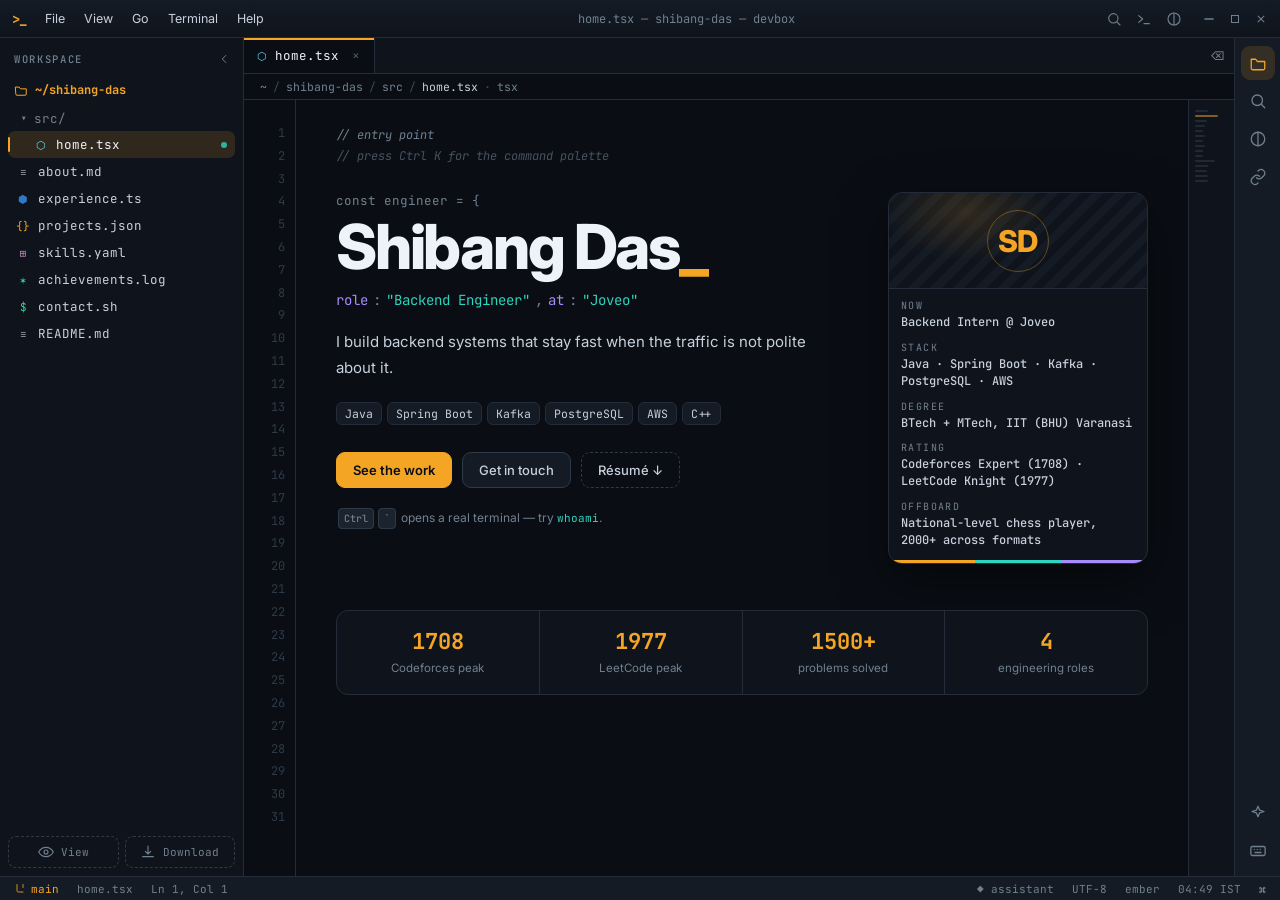
==== commit 0033fdd9: "Dock assistant panel into the workbench grid The assistant was a position:fixed overlay floating abo" ====
--- a/index.html
+++ b/index.html
@@ -64,9 +64,14 @@
           <div id="fileTree" class="tree"></div>
         </div>
         <div class="side-foot">
-          <a class="ghost-btn" href="#" id="sideResume">
-            <svg viewBox="0 0 24 24" class="i"><path d="M12 3v12m0 0l4-4m-4 4l-4-4M4 19h16"/></svg> Résumé.pdf
-          </a>
+          <div class="resume-actions">
+            <a class="ghost-btn" href="assets/Shibang_Das_Resume.pdf" target="_blank" rel="noopener" id="sideResumeView" title="View résumé in browser">
+              <svg viewBox="0 0 24 24" class="i"><path d="M1 12s4-7 11-7 11 7 11 7-4 7-11 7S1 12 1 12z"/><circle cx="12" cy="12" r="3"/></svg> View
+            </a>
+            <a class="ghost-btn" href="assets/Shibang_Das_Resume.pdf" download="Shibang_Das_Resume.pdf" id="sideResumeDownload" title="Download résumé">
+              <svg viewBox="0 0 24 24" class="i"><path d="M12 3v12m0 0l4-4m-4 4l-4-4M4 19h16"/></svg> Download
+            </a>
+          </div>
         </div>
       </section>
 
@@ -137,6 +142,42 @@
         </div>
       </section>
     </main>
+
+    <!-- ══ ASSISTANT ══ -->
+    <aside class="assistant hidden" id="assistant" aria-label="Assistant">
+      <div class="as-head">
+        <div class="as-head-l">
+          <span class="as-orb"></span>
+          <div><b>devbox assistant</b><small id="asQuota">10 queries left</small></div>
+        </div>
+        <div class="as-head-r">
+          <button class="icon-btn xs" id="asPlayGame" title="Play Knight Run" aria-label="Play Knight Run">
+            <svg viewBox="0 0 24 24" class="i"><rect x="2" y="7" width="20" height="10" rx="5"/><path d="M7 10v4M5 12h4"/><circle cx="15" cy="11" r="1"/><circle cx="18" cy="13" r="1"/></svg>
+          </button>
+          <button class="icon-btn xs" id="asReset" title="New chat" aria-label="New chat">
+            <svg viewBox="0 0 24 24" class="i"><path d="M4 4v6h6M20 20v-6h-6"/><path d="M20 10a8 8 0 0 0-14-4M4 14a8 8 0 0 0 14 4"/></svg>
+          </button>
+          <button class="icon-btn xs" data-action="assistant" title="Close" aria-label="Close assistant">✕</button>
+        </div>
+      </div>
+      <div class="as-body" id="asBody"></div>
+      <div class="as-game hidden" id="asGame">
+        <div class="game-hud">
+          <span id="gScore">SCORE 0</span>
+          <button class="game-back hidden" id="gBack" title="Back to chat">← CHAT</button>
+          <span id="gBest">BEST 0</span>
+        </div>
+        <canvas id="gCanvas" width="520" height="170"></canvas>
+        <p class="game-hint" id="gHint">CLICK / SPACE TO JUMP · REACH 30 FOR +5 QUERIES</p>
+      </div>
+      <div class="as-input">
+        <textarea id="asInput" rows="1" placeholder="Ask about my work, stack, or ratings…" spellcheck="false"></textarea>
+        <button id="asSend" class="send-btn" aria-label="Send">
+          <svg viewBox="0 0 24 24" class="i"><path d="M3 20l18-8L3 4l3 8z"/></svg>
+        </button>
+      </div>
+      <p class="as-disclaimer">Runs fully offline — answers are drawn from a local index of my résumé.</p>
+    </aside>
 
     <!-- ACTIVITY RAIL (right side — deliberately mirrored) -->
     <nav class="rail" id="rail" aria-label="Panels"></nav>
@@ -179,41 +220,6 @@
   </div>
 </div>
 
-<!-- ══ ASSISTANT ══ -->
-<aside class="assistant hidden" id="assistant" aria-label="Assistant">
-  <div class="as-head">
-    <div class="as-head-l">
-      <span class="as-orb"></span>
-      <div><b>devbox assistant</b><small id="asQuota">10 queries left</small></div>
-    </div>
-    <div class="as-head-r">
-      <button class="icon-btn xs" id="asPlayGame" title="Play Knight Run" aria-label="Play Knight Run">
-        <svg viewBox="0 0 24 24" class="i"><rect x="2" y="7" width="20" height="10" rx="5"/><path d="M7 10v4M5 12h4"/><circle cx="15" cy="11" r="1"/><circle cx="18" cy="13" r="1"/></svg>
-      </button>
-      <button class="icon-btn xs" id="asReset" title="New chat" aria-label="New chat">
-        <svg viewBox="0 0 24 24" class="i"><path d="M4 4v6h6M20 20v-6h-6"/><path d="M20 10a8 8 0 0 0-14-4M4 14a8 8 0 0 0 14 4"/></svg>
-      </button>
-      <button class="icon-btn xs" data-action="assistant" title="Close" aria-label="Close assistant">✕</button>
-    </div>
-  </div>
-  <div class="as-body" id="asBody"></div>
-  <div class="as-game hidden" id="asGame">
-    <div class="game-hud">
-      <span id="gScore">SCORE 0</span>
-      <button class="game-back hidden" id="gBack" title="Back to chat">← CHAT</button>
-      <span id="gBest">BEST 0</span>
-    </div>
-    <canvas id="gCanvas" width="520" height="170"></canvas>
-    <p class="game-hint" id="gHint">CLICK / SPACE TO JUMP · REACH 30 FOR +5 QUERIES</p>
-  </div>
-  <div class="as-input">
-    <textarea id="asInput" rows="1" placeholder="Ask about my work, stack, or ratings…" spellcheck="false"></textarea>
-    <button id="asSend" class="send-btn" aria-label="Send">
-      <svg viewBox="0 0 24 24" class="i"><path d="M3 20l18-8L3 4l3 8z"/></svg>
-    </button>
-  </div>
-  <p class="as-disclaimer">Runs fully offline — answers are drawn from a local index of my résumé.</p>
-</aside>
 
 <div class="toasts" id="toasts"></div>
 <div class="menu-pop hidden" id="menuPop"></div>
--- a/assets/style.css
+++ b/assets/style.css
@@ -151,17 +151,18 @@
 /* ── body grid: sidebar | editor | right rail ───────────────── */
 .body-grid {
   display: grid;
-  grid-template-columns: var(--side-w, 244px) 1fr 46px;
+  grid-template-columns: var(--side-w, 244px) 1fr auto 46px;
   min-height: 0; overflow: hidden;
 }
-.body-grid.side-off { grid-template-columns: 0 1fr 46px; }
+.body-grid.side-off { grid-template-columns: 0 1fr auto 46px; }
 .body-grid.side-off .sidebar { display: none; }
 
 /* Pin explicit tracks: once .sidebar becomes position:fixed on mobile it drops
    out of grid auto-placement, which would otherwise shift editor-col/rail left. */
 .sidebar    { grid-column: 1; }
 .editor-col { grid-column: 2; }
-.rail       { grid-column: 3; }
+.assistant  { grid-column: 3; }
+.rail       { grid-column: 4; }
 
 /* sidebar */
 .sidebar {
@@ -206,6 +207,8 @@
 .tree-file .fico { font-size: 11px; width: 14px; text-align: center; flex: none; }
 .tree-file .dot { margin-left: auto; width: 6px; height: 6px; border-radius: 50%; background: var(--acc2); opacity: .8; }
 .side-foot { margin-top: auto; padding-top: 10px; }
+.resume-actions { display: flex; gap: 6px; }
+.resume-actions .ghost-btn { font-size: 11px; padding: 7px 6px; }
 
 .ghost-btn {
   display: inline-flex; align-items: center; gap: 7px; justify-content: center;
@@ -659,9 +662,9 @@
 
 /* ── assistant ──────────────────────────────────────────────── */
 .assistant {
-  position: fixed; right: 46px; top: 38px; bottom: 24px; width: min(400px, 100vw);
+  position: relative; width: min(400px, 38vw); min-width: 300px; min-height: 0;
   background: var(--panel); border-left: 1px solid var(--border2);
-  display: flex; flex-direction: column; z-index: 120; box-shadow: -14px 0 40px rgba(0,0,0,.42);
+  display: flex; flex-direction: column; z-index: 1;
   animation: slideIn .2s cubic-bezier(.2,.9,.3,1);
 }
 @keyframes slideIn { from { transform: translateX(30px); opacity: 0; } }
@@ -755,7 +758,7 @@
 @media (max-width: 860px) {
   .menubar { display: none; }
   .only-compact { display: inline-flex; }
-  .body-grid { grid-template-columns: 0 1fr 44px; }
+  .body-grid { grid-template-columns: 0 1fr auto 44px; }
   .sidebar {
     position: fixed; left: 0; top: 38px; bottom: 24px; width: 264px; z-index: 150;
     box-shadow: var(--shadow); transform: translateX(-102%); transition: transform .22s cubic-bezier(.2,.9,.3,1);
@@ -765,7 +768,11 @@
   .side-resizer { display: none; }
   .gutter { display: none; }
   .editor-inner { padding: 20px 18px 80px; }
-  .assistant { right: 0; width: 100vw; }
+  /* narrow screens: docking would crush the editor, so overlay instead */
+  .assistant {
+    position: fixed; right: 0; top: 38px; bottom: 24px; width: 100vw; min-width: 0;
+    z-index: 150; box-shadow: -14px 0 40px rgba(0,0,0,.42);
+  }
   .stat-strip { grid-template-columns: repeat(2, 1fr); }
   .hide-sm { display: none; }
   .tb-title { display: none; }
